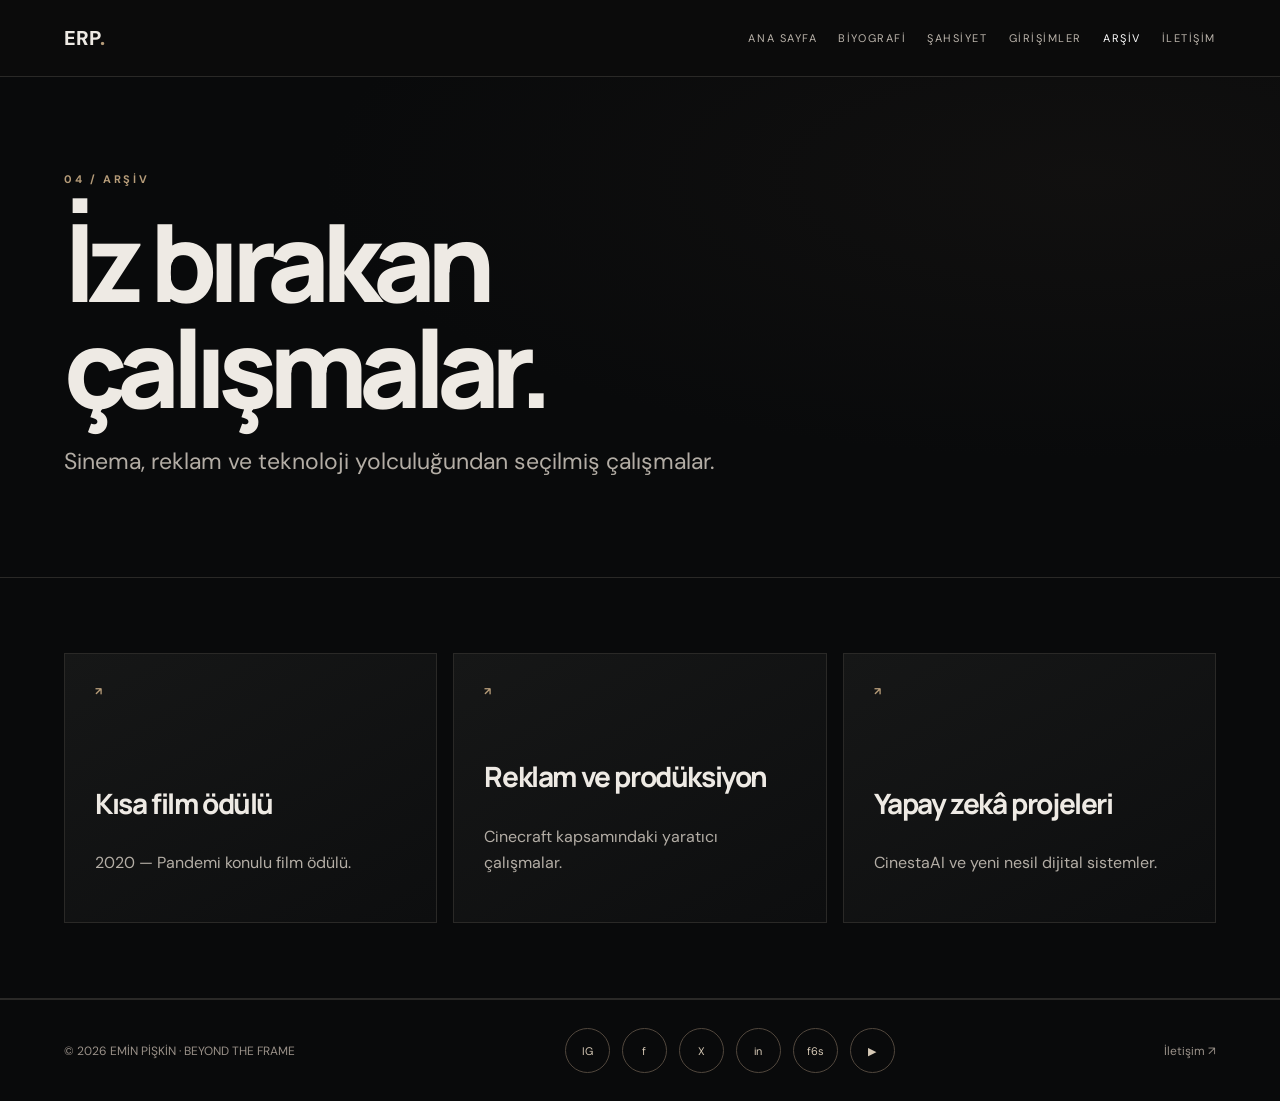
==== arsiv.html @ 1c19696f "Restore biography and company pages, remove header tagline" ====
<!DOCTYPE html><html lang="tr"><head><meta charset="utf-8"><meta name="viewport" content="width=device-width,initial-scale=1"><meta name="description" content="İz bırakan<br>çalışmalar. — Emin Pişkin"><title>İz bırakan<br>çalışmalar. | Emin Pişkin</title><link rel="stylesheet" href="/pages.css"></head><body><header class="top"><a class="brand" href="/">ERP<span>.</span></a><nav class="nav"><a  href="/index.html">Ana Sayfa</a><a  href="/biyografi.html">Biyografi</a><a  href="/sahsiyet.html">Şahsiyet</a><a  href="/girismler.html">Girişimler</a><a aria-current="page" href="/arsiv.html">Arşiv</a><a  href="/iletisim.html">İletişim</a></nav></header><main><div class="head"><div class="container"><div class="eyebrow">04 / Arşiv</div><h1>İz bırakan<br>çalışmalar.</h1><p class="lead">Sinema, reklam ve teknoloji yolculuğundan seçilmiş çalışmalar.</p></div></div><section class="content"><div class="container"><div class="cards"><a class="card" href="/biyografi.html"><span class="eyebrow">↗</span><h3>Kısa film ödülü</h3><p>2020 — Pandemi konulu film ödülü.</p></a><a class="card" href="/cinecraft.html"><span class="eyebrow">↗</span><h3>Reklam ve prodüksiyon</h3><p>Cinecraft kapsamındaki yaratıcı çalışmalar.</p></a><a class="card" href="/cinestaai.html"><span class="eyebrow">↗</span><h3>Yapay zekâ projeleri</h3><p>CinestaAI ve yeni nesil dijital sistemler.</p></a></div></div></section></main><footer class="foot"><span>© 2026 EMİN PİŞKİN · BEYOND THE FRAME</span><div class="social" aria-label="Sosyal medya"><span title="Instagram — hesap bağlantısı bekleniyor">IG</span><span title="Facebook — hesap bağlantısı bekleniyor">f</span><span title="X — hesap bağlantısı bekleniyor">X</span><span title="LinkedIn — hesap bağlantısı bekleniyor">in</span><span title="F6S — hesap bağlantısı bekleniyor">f6s</span><span title="YouTube — hesap bağlantısı bekleniyor">▶</span></div><a href="/iletisim.html">İletişim ↗</a></footer></body></html>
---- pages.css ----
@import url('https://fonts.googleapis.com/css2?family=DM+Sans:wght@400;500;600;700&family=Manrope:wght@400;500;700;800&display=swap');:root{--bg:#090a0b;--line:#2a2927;--fg:#eeeae4;--muted:#b3ada5;--gold:#b69c79}*{box-sizing:border-box}html{scroll-behavior:smooth}body{margin:0;background:var(--bg);color:var(--fg);font-family:'DM Sans',sans-serif}a{color:inherit;text-decoration:none}.top{display:flex;align-items:center;justify-content:space-between;gap:24px;padding:25px 5vw;border-bottom:1px solid var(--line);background:#0b0b0b}.brand{font-size:20px;font-weight:800}.brand span,.eyebrow{color:var(--gold)}.nav{display:flex;gap:21px;flex-wrap:wrap}.nav a{font-size:11px;letter-spacing:.14em;text-transform:uppercase;color:#bbb4ab}.nav a:hover,.nav a[aria-current]{color:white}.container{width:min(1170px,90%);margin:auto}.head{padding:95px 0 75px;border-bottom:1px solid var(--line);background:radial-gradient(ellipse at 85% 20%,#342b242f,transparent 50%)}.eyebrow{text-transform:uppercase;letter-spacing:.24em;font-size:11px;font-weight:700}.head h1{font:800 clamp(53px,9vw,108px)/.98 Manrope,sans-serif;letter-spacing:-.08em;margin:22px 0}.lead{color:var(--muted);font-size:clamp(17px,2vw,23px);max-width:820px;line-height:1.6}.content{padding:75px 0;border-bottom:1px solid var(--line)}.split{display:grid;grid-template-columns:.8fr 1.2fr;gap:8vw}.title{font:800 clamp(38px,5vw,65px)/1.1 Manrope,sans-serif;letter-spacing:-.075em;margin:16px 0}.prose p{font-size:17px;color:#b5afa7;line-height:1.95;margin:0 0 22px}.cards{display:grid;grid-template-columns:repeat(3,1fr);gap:16px}.card{display:flex;flex-direction:column;min-height:270px;background:linear-gradient(150deg,#161717,#0d0e0f);border:1px solid var(--line);padding:30px;transition:.2s}.card:hover{border-color:#b69c79;transform:translateY(-3px)}.card h3{font:750 28px/1.15 Manrope,sans-serif;letter-spacing:-.05em;margin:auto 0 15px}.card p,.muted{color:var(--muted);line-height:1.65}.timeline{border-left:1px solid var(--gold);padding-left:27px}.timeline article{padding:0 0 35px}.timeline h3{font-size:21px;margin:8px 0}.timeline p{color:var(--muted);max-width:700px}.button{display:inline-flex;gap:10px;border-bottom:1px solid var(--gold);padding:10px 0;font-size:12px;letter-spacing:.12em;text-transform:uppercase}.chip{display:inline-block;border:1px solid #595044;border-radius:22px;padding:8px 15px;color:#c9b89e;margin:5px}.social{display:flex;justify-content:center;flex-wrap:wrap;gap:12px}.social span{width:45px;height:45px;display:grid;place-items:center;border:1px solid #51473d;border-radius:50%;color:#d6c9b6;font-size:11px}.foot{padding:28px 5%;display:flex;justify-content:space-between;align-items:center;gap:20px;color:#999088;font-size:12px;border-top:1px solid var(--line)}.foot .social{flex:1}.fact{padding:20px 0;border-top:1px solid var(--line);display:grid;grid-template-columns:130px 1fr;gap:20px}.fact strong{color:var(--gold);font-size:12px;text-transform:uppercase;letter-spacing:.12em}.fact a:hover{color:var(--gold)}@media(max-width:850px){.top{align-items:flex-start;flex-direction:column}.nav{gap:13px}.head{padding:70px 0}.content{padding:50px 0}.split,.cards{grid-template-columns:1fr}.card{min-height:210px}.foot{flex-direction:column;text-align:center}.fact{grid-template-columns:100px 1fr}}
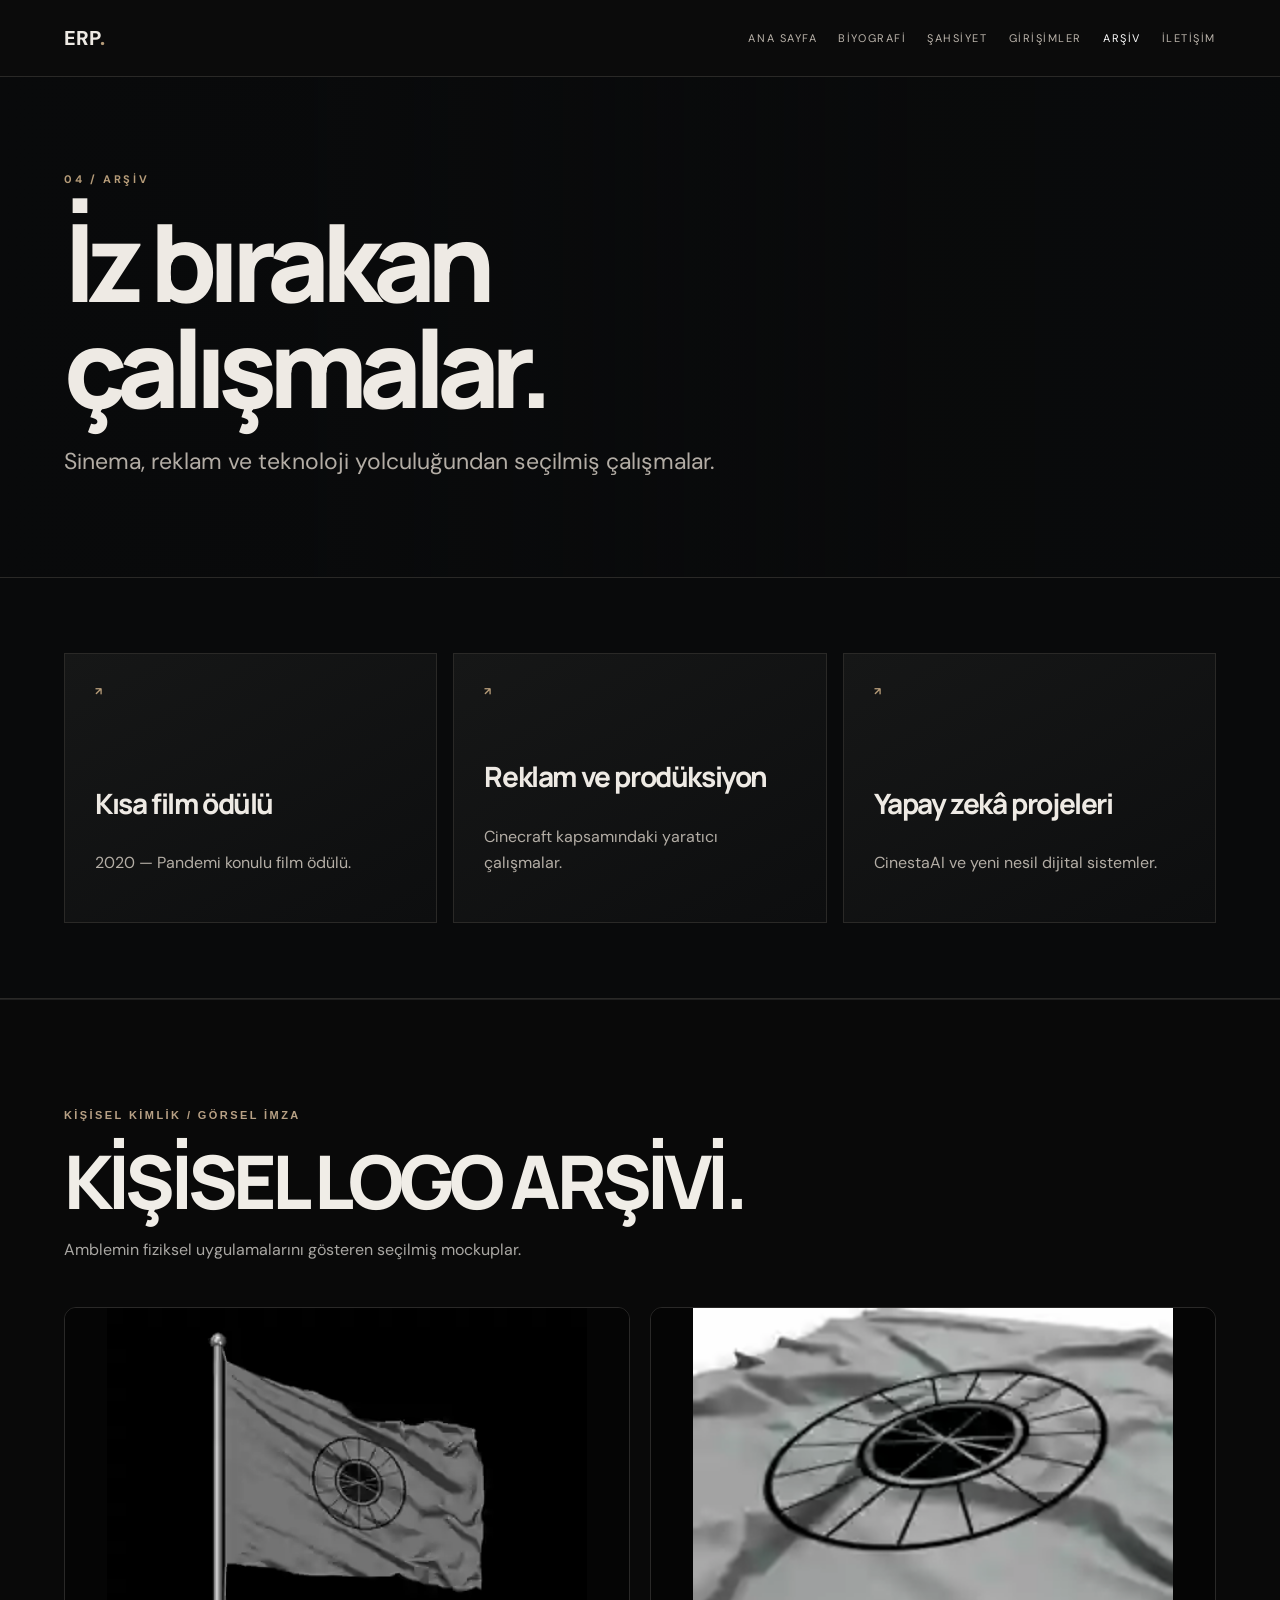
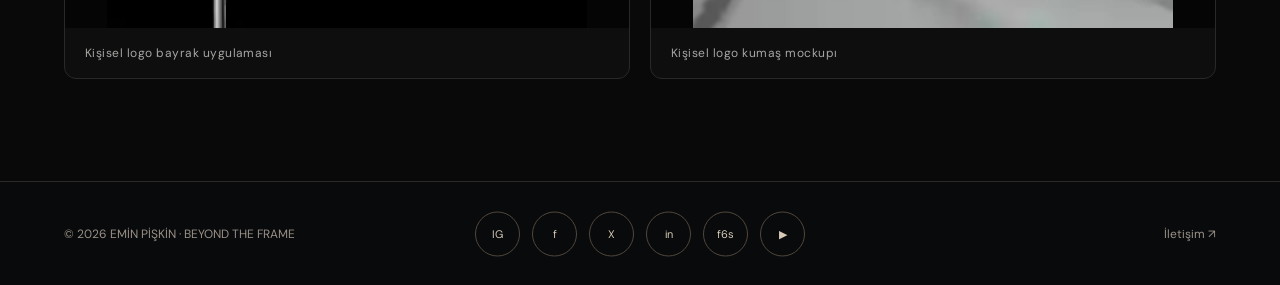
==== commit 0775ea46: "Add personal emblem and flag mockups across homepage, identity and archive" ====
--- a/arsiv.html
+++ b/arsiv.html
@@ -1 +1 @@
-<!DOCTYPE html><html lang="tr"><head><meta charset="utf-8"><meta name="viewport" content="width=device-width,initial-scale=1"><meta name="description" content="İz bırakan<br>çalışmalar. — Emin Pişkin"><title>İz bırakan<br>çalışmalar. | Emin Pişkin</title><link rel="stylesheet" href="/pages.css"></head><body><header class="top"><a class="brand" href="/">ERP<span>.</span></a><nav class="nav"><a  href="/index.html">Ana Sayfa</a><a  href="/biyografi.html">Biyografi</a><a  href="/sahsiyet.html">Şahsiyet</a><a  href="/girismler.html">Girişimler</a><a aria-current="page" href="/arsiv.html">Arşiv</a><a  href="/iletisim.html">İletişim</a></nav></header><main><div class="head"><div class="container"><div class="eyebrow">04 / Arşiv</div><h1>İz bırakan<br>çalışmalar.</h1><p class="lead">Sinema, reklam ve teknoloji yolculuğundan seçilmiş çalışmalar.</p></div></div><section class="content"><div class="container"><div class="cards"><a class="card" href="/biyografi.html"><span class="eyebrow">↗</span><h3>Kısa film ödülü</h3><p>2020 — Pandemi konulu film ödülü.</p></a><a class="card" href="/cinecraft.html"><span class="eyebrow">↗</span><h3>Reklam ve prodüksiyon</h3><p>Cinecraft kapsamındaki yaratıcı çalışmalar.</p></a><a class="card" href="/cinestaai.html"><span class="eyebrow">↗</span><h3>Yapay zekâ projeleri</h3><p>CinestaAI ve yeni nesil dijital sistemler.</p></a></div></div></section></main><footer class="foot"><span>© 2026 EMİN PİŞKİN · BEYOND THE FRAME</span><div class="social" aria-label="Sosyal medya"><span title="Instagram — hesap bağlantısı bekleniyor">IG</span><span title="Facebook — hesap bağlantısı bekleniyor">f</span><span title="X — hesap bağlantısı bekleniyor">X</span><span title="LinkedIn — hesap bağlantısı bekleniyor">in</span><span title="F6S — hesap bağlantısı bekleniyor">f6s</span><span title="YouTube — hesap bağlantısı bekleniyor">▶</span></div><a href="/iletisim.html">İletişim ↗</a></footer></body></html>+<!DOCTYPE html><html lang="tr"><head><meta charset="utf-8"><meta name="viewport" content="width=device-width,initial-scale=1"><meta name="description" content="İz bırakan<br>çalışmalar. — Emin Pişkin"><title>İz bırakan<br>çalışmalar. | Emin Pişkin</title><link rel="stylesheet" href="/pages.css"></head><body><header class="top"><a class="brand" href="/">ERP<span>.</span></a><nav class="nav"><a  href="/index.html">Ana Sayfa</a><a  href="/biyografi.html">Biyografi</a><a  href="/sahsiyet.html">Şahsiyet</a><a  href="/girismler.html">Girişimler</a><a aria-current="page" href="/arsiv.html">Arşiv</a><a  href="/iletisim.html">İletişim</a></nav></header><main><div class="head"><div class="container"><div class="eyebrow">04 / Arşiv</div><h1>İz bırakan<br>çalışmalar.</h1><p class="lead">Sinema, reklam ve teknoloji yolculuğundan seçilmiş çalışmalar.</p></div></div><section class="content"><div class="container"><div class="cards"><a class="card" href="/biyografi.html"><span class="eyebrow">↗</span><h3>Kısa film ödülü</h3><p>2020 — Pandemi konulu film ödülü.</p></a><a class="card" href="/cinecraft.html"><span class="eyebrow">↗</span><h3>Reklam ve prodüksiyon</h3><p>Cinecraft kapsamındaki yaratıcı çalışmalar.</p></a><a class="card" href="/cinestaai.html"><span class="eyebrow">↗</span><h3>Yapay zekâ projeleri</h3><p>CinestaAI ve yeni nesil dijital sistemler.</p></a></div></div></section></main><section class="identity-showcase"><div class="identity-inner"><div class="identity-heading"><span>KİŞİSEL KİMLİK / GÖRSEL İMZA</span><h2>KİŞİSEL LOGO ARŞİVİ.</h2><p>Amblemin fiziksel uygulamalarını gösteren seçilmiş mockuplar.</p></div><div class="identity-visuals"><figure class="identity-visual identity-flag"><img loading="lazy" src="/identity-flag.webp" alt="Kişisel logo bayrak uygulaması"/><figcaption>Kişisel logo bayrak uygulaması</figcaption></figure><figure class="identity-visual identity-fabric"><img loading="lazy" src="/identity-fabric.webp" alt="Kişisel logo kumaş mockupı"/><figcaption>Kişisel logo kumaş mockupı</figcaption></figure></div></div></section><footer class="foot"><span>© 2026 EMİN PİŞKİN · BEYOND THE FRAME</span><div class="social" aria-label="Sosyal medya"><span title="Instagram — hesap bağlantısı bekleniyor">IG</span><span title="Facebook — hesap bağlantısı bekleniyor">f</span><span title="X — hesap bağlantısı bekleniyor">X</span><span title="LinkedIn — hesap bağlantısı bekleniyor">in</span><span title="F6S — hesap bağlantısı bekleniyor">f6s</span><span title="YouTube — hesap bağlantısı bekleniyor">▶</span></div><a href="/iletisim.html">İletişim ↗</a></footer></body></html>
--- a/pages.css
+++ b/pages.css
@@ -1 +1,14 @@
-@import url('https://fonts.googleapis.com/css2?family=DM+Sans:wght@400;500;600;700&family=Manrope:wght@400;500;700;800&display=swap');:root{--bg:#090a0b;--line:#2a2927;--fg:#eeeae4;--muted:#b3ada5;--gold:#b69c79}*{box-sizing:border-box}html{scroll-behavior:smooth}body{margin:0;background:var(--bg);color:var(--fg);font-family:'DM Sans',sans-serif}a{color:inherit;text-decoration:none}.top{display:flex;align-items:center;justify-content:space-between;gap:24px;padding:25px 5vw;border-bottom:1px solid var(--line);background:#0b0b0b}.brand{font-size:20px;font-weight:800}.brand span,.eyebrow{color:var(--gold)}.nav{display:flex;gap:21px;flex-wrap:wrap}.nav a{font-size:11px;letter-spacing:.14em;text-transform:uppercase;color:#bbb4ab}.nav a:hover,.nav a[aria-current]{color:white}.container{width:min(1170px,90%);margin:auto}.head{padding:95px 0 75px;border-bottom:1px solid var(--line);background:radial-gradient(ellipse at 85% 20%,#342b242f,transparent 50%)}.eyebrow{text-transform:uppercase;letter-spacing:.24em;font-size:11px;font-weight:700}.head h1{font:800 clamp(53px,9vw,108px)/.98 Manrope,sans-serif;letter-spacing:-.08em;margin:22px 0}.lead{color:var(--muted);font-size:clamp(17px,2vw,23px);max-width:820px;line-height:1.6}.content{padding:75px 0;border-bottom:1px solid var(--line)}.split{display:grid;grid-template-columns:.8fr 1.2fr;gap:8vw}.title{font:800 clamp(38px,5vw,65px)/1.1 Manrope,sans-serif;letter-spacing:-.075em;margin:16px 0}.prose p{font-size:17px;color:#b5afa7;line-height:1.95;margin:0 0 22px}.cards{display:grid;grid-template-columns:repeat(3,1fr);gap:16px}.card{display:flex;flex-direction:column;min-height:270px;background:linear-gradient(150deg,#161717,#0d0e0f);border:1px solid var(--line);padding:30px;transition:.2s}.card:hover{border-color:#b69c79;transform:translateY(-3px)}.card h3{font:750 28px/1.15 Manrope,sans-serif;letter-spacing:-.05em;margin:auto 0 15px}.card p,.muted{color:var(--muted);line-height:1.65}.timeline{border-left:1px solid var(--gold);padding-left:27px}.timeline article{padding:0 0 35px}.timeline h3{font-size:21px;margin:8px 0}.timeline p{color:var(--muted);max-width:700px}.button{display:inline-flex;gap:10px;border-bottom:1px solid var(--gold);padding:10px 0;font-size:12px;letter-spacing:.12em;text-transform:uppercase}.chip{display:inline-block;border:1px solid #595044;border-radius:22px;padding:8px 15px;color:#c9b89e;margin:5px}.social{display:flex;justify-content:center;flex-wrap:wrap;gap:12px}.social span{width:45px;height:45px;display:grid;place-items:center;border:1px solid #51473d;border-radius:50%;color:#d6c9b6;font-size:11px}.foot{padding:28px 5%;display:flex;justify-content:space-between;align-items:center;gap:20px;color:#999088;font-size:12px;border-top:1px solid var(--line)}.foot .social{flex:1}.fact{padding:20px 0;border-top:1px solid var(--line);display:grid;grid-template-columns:130px 1fr;gap:20px}.fact strong{color:var(--gold);font-size:12px;text-transform:uppercase;letter-spacing:.12em}.fact a:hover{color:var(--gold)}@media(max-width:850px){.top{align-items:flex-start;flex-direction:column}.nav{gap:13px}.head{padding:70px 0}.content{padding:50px 0}.split,.cards{grid-template-columns:1fr}.card{min-height:210px}.foot{flex-direction:column;text-align:center}.fact{grid-template-columns:100px 1fr}}+@import url('https://fonts.googleapis.com/css2?family=DM+Sans:wght@400;500;600;700&family=Manrope:wght@400;500;700;800&display=swap');:root{--bg:#090a0b;--line:#2a2927;--fg:#eeeae4;--muted:#b3ada5;--gold:#b69c79}*{box-sizing:border-box}html{scroll-behavior:smooth}body{margin:0;background:var(--bg);color:var(--fg);font-family:'DM Sans',sans-serif}a{color:inherit;text-decoration:none}.top{display:flex;align-items:center;justify-content:space-between;gap:24px;padding:25px 5vw;border-bottom:1px solid var(--line);background:#0b0b0b}.brand{font-size:20px;font-weight:800}.brand span,.eyebrow{color:var(--gold)}.nav{display:flex;gap:21px;flex-wrap:wrap}.nav a{font-size:11px;letter-spacing:.14em;text-transform:uppercase;color:#bbb4ab}.nav a:hover,.nav a[aria-current]{color:white}.container{width:min(1170px,90%);margin:auto}.head{padding:95px 0 75px;border-bottom:1px solid var(--line);background:radial-gradient(ellipse at 85% 20%,#342b242f,transparent 50%)}.eyebrow{text-transform:uppercase;letter-spacing:.24em;font-size:11px;font-weight:700}.head h1{font:800 clamp(53px,9vw,108px)/.98 Manrope,sans-serif;letter-spacing:-.08em;margin:22px 0}.lead{color:var(--muted);font-size:clamp(17px,2vw,23px);max-width:820px;line-height:1.6}.content{padding:75px 0;border-bottom:1px solid var(--line)}.split{display:grid;grid-template-columns:.8fr 1.2fr;gap:8vw}.title{font:800 clamp(38px,5vw,65px)/1.1 Manrope,sans-serif;letter-spacing:-.075em;margin:16px 0}.prose p{font-size:17px;color:#b5afa7;line-height:1.95;margin:0 0 22px}.cards{display:grid;grid-template-columns:repeat(3,1fr);gap:16px}.card{display:flex;flex-direction:column;min-height:270px;background:linear-gradient(150deg,#161717,#0d0e0f);border:1px solid var(--line);padding:30px;transition:.2s}.card:hover{border-color:#b69c79;transform:translateY(-3px)}.card h3{font:750 28px/1.15 Manrope,sans-serif;letter-spacing:-.05em;margin:auto 0 15px}.card p,.muted{color:var(--muted);line-height:1.65}.timeline{border-left:1px solid var(--gold);padding-left:27px}.timeline article{padding:0 0 35px}.timeline h3{font-size:21px;margin:8px 0}.timeline p{color:var(--muted);max-width:700px}.button{display:inline-flex;gap:10px;border-bottom:1px solid var(--gold);padding:10px 0;font-size:12px;letter-spacing:.12em;text-transform:uppercase}.chip{display:inline-block;border:1px solid #595044;border-radius:22px;padding:8px 15px;color:#c9b89e;margin:5px}.social{display:flex;justify-content:center;flex-wrap:wrap;gap:12px}.social span{width:45px;height:45px;display:grid;place-items:center;border:1px solid #51473d;border-radius:50%;color:#d6c9b6;font-size:11px}.foot{padding:28px 5%;display:flex;justify-content:space-between;align-items:center;gap:20px;color:#999088;font-size:12px;border-top:1px solid var(--line)}.foot .social{flex:1}.fact{padding:20px 0;border-top:1px solid var(--line);display:grid;grid-template-columns:130px 1fr;gap:20px}.fact strong{color:var(--gold);font-size:12px;text-transform:uppercase;letter-spacing:.12em}.fact a:hover{color:var(--gold)}@media(max-width:850px){.top{align-items:flex-start;flex-direction:column}.nav{gap:13px}.head{padding:70px 0}.content{padding:50px 0}.split,.cards{grid-template-columns:1fr}.card{min-height:210px}.foot{flex-direction:column;text-align:center}.fact{grid-template-columns:100px 1fr}}
+/* Shared cinematic portrait on biography, identity and company pages. */
+.head{position:relative;isolation:isolate;overflow:hidden;min-height:450px;display:flex;align-items:end;background:#090a0b}
+.head::before{content:"";position:absolute;z-index:-2;inset:0;background-image:url("/portrait.png");background-size:cover;background-position:center 31%;filter:grayscale(1) contrast(1.08) brightness(.80);transform:scale(1.012)}
+.head::after{content:"";position:absolute;z-index:-1;inset:0;background:linear-gradient(90deg,#090a0b 0%,rgba(9,10,11,.96) 24%,rgba(9,10,11,.74) 43%,rgba(9,10,11,.25) 70%,rgba(9,10,11,.18) 100%),linear-gradient(0deg,#090a0b 0%,transparent 32%,rgba(9,10,11,.24) 100%)}
+.head .container{position:relative;z-index:1;width:min(1170px,90%)}
+@media(max-width:850px){.head{min-height:410px}.head::before{background-position:68% 30%}.head::after{background:linear-gradient(90deg,rgba(9,10,11,.94),rgba(9,10,11,.57) 65%,rgba(9,10,11,.32)),linear-gradient(0deg,#090a0b,transparent 42%)}}
+
+/* Center social icons exactly in the page footer, independent of side labels. */
+@media(min-width:851px){.foot{position:relative;min-height:104px}.foot .social{position:absolute;left:50%;top:50%;transform:translate(-50%,-50%);flex:none;justify-content:center;width:max-content;max-width:45%}}
+@media(max-width:850px){.foot .social{flex:none;width:100%;justify-content:center;margin:6px auto}}
+
+/* Personal logo identity showcase */
+.identity-showcase{background:#090909;color:#f0ede7;border-top:1px solid rgba(255,255,255,.09);padding:clamp(70px,8vw,132px) 5vw}.identity-inner{width:min(1200px,100%);margin:auto}.identity-heading{max-width:760px;margin-bottom:42px}.identity-heading span{font:600 11px/1.5 sans-serif;letter-spacing:.22em;color:#b8a185}.identity-heading h2{font:800 clamp(36px,6vw,74px)/1.06 Manrope,sans-serif;letter-spacing:-.065em;margin:18px 0 14px}.identity-heading p{color:#a9a7a3;font-size:16px;line-height:1.8}.identity-visuals{display:grid;grid-template-columns:repeat(auto-fit,minmax(min(100%,260px),1fr));gap:20px}.identity-visual{margin:0;min-width:0;background:#0e0e0e;border:1px solid #2a2928;overflow:hidden;border-radius:12px}.identity-visual img{display:block;width:100%;height:320px;object-fit:contain;background:#050505}.identity-visual figcaption{padding:17px 20px;color:#a8a6a3;font-size:12px;letter-spacing:.04em}.identity-logo img{object-fit:contain;padding:25px}@media(max-width:650px){.identity-visual img{height:270px}.identity-showcase{padding:70px 6vw}}
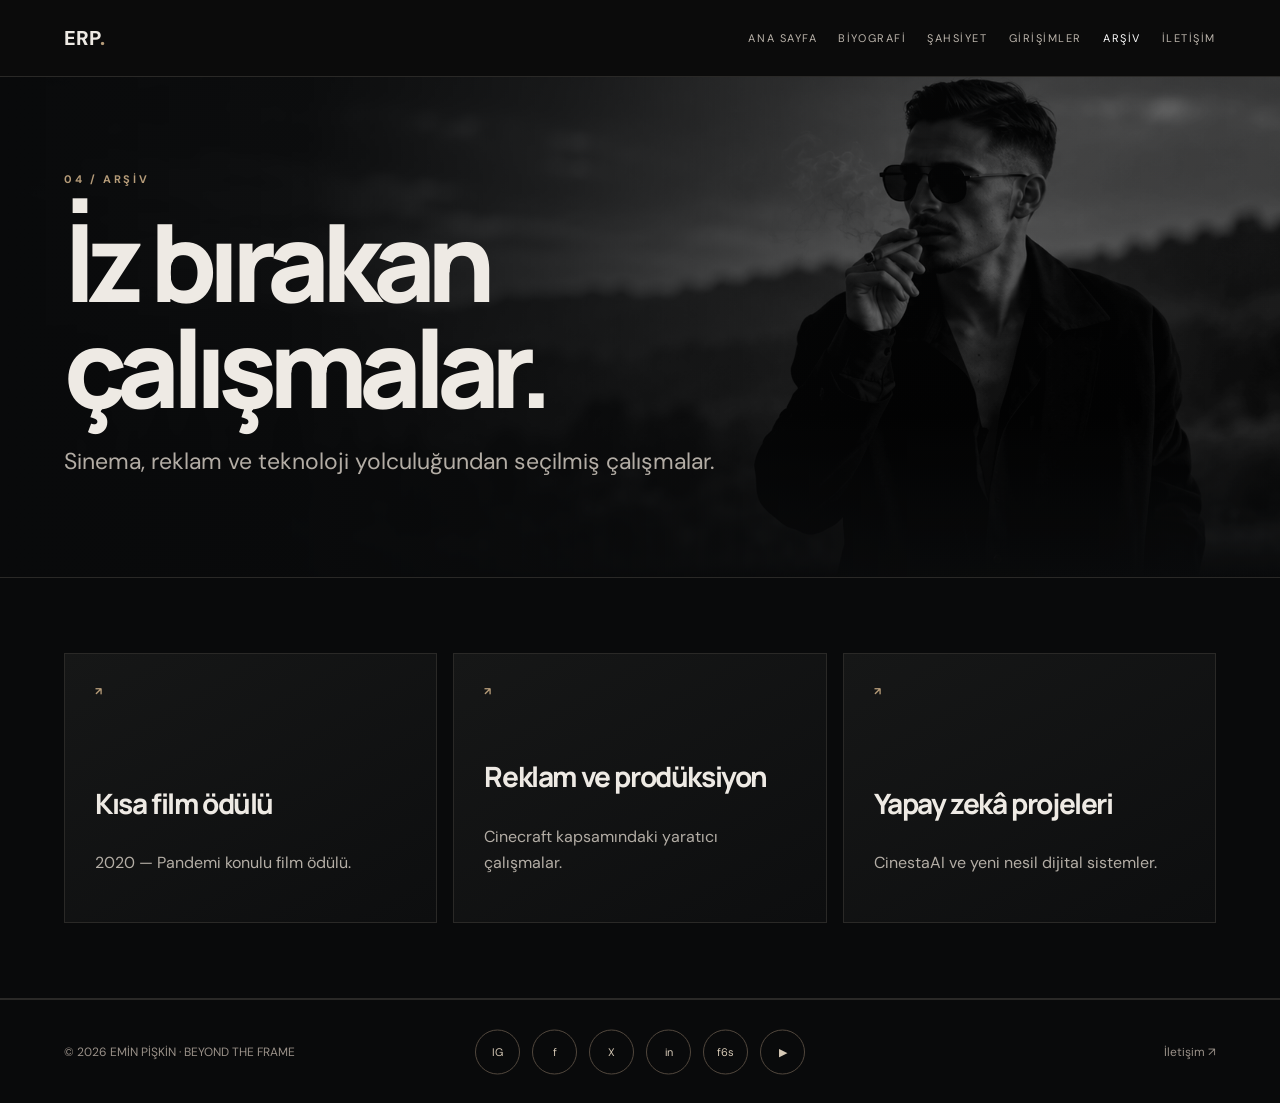
==== commit 502a47f7: "Revert personal logo and mockup changes; restore previous website" ====
--- a/arsiv.html
+++ b/arsiv.html
@@ -1 +1 @@
-<!DOCTYPE html><html lang="tr"><head><meta charset="utf-8"><meta name="viewport" content="width=device-width,initial-scale=1"><meta name="description" content="İz bırakan<br>çalışmalar. — Emin Pişkin"><title>İz bırakan<br>çalışmalar. | Emin Pişkin</title><link rel="stylesheet" href="/pages.css"></head><body><header class="top"><a class="brand" href="/">ERP<span>.</span></a><nav class="nav"><a  href="/index.html">Ana Sayfa</a><a  href="/biyografi.html">Biyografi</a><a  href="/sahsiyet.html">Şahsiyet</a><a  href="/girismler.html">Girişimler</a><a aria-current="page" href="/arsiv.html">Arşiv</a><a  href="/iletisim.html">İletişim</a></nav></header><main><div class="head"><div class="container"><div class="eyebrow">04 / Arşiv</div><h1>İz bırakan<br>çalışmalar.</h1><p class="lead">Sinema, reklam ve teknoloji yolculuğundan seçilmiş çalışmalar.</p></div></div><section class="content"><div class="container"><div class="cards"><a class="card" href="/biyografi.html"><span class="eyebrow">↗</span><h3>Kısa film ödülü</h3><p>2020 — Pandemi konulu film ödülü.</p></a><a class="card" href="/cinecraft.html"><span class="eyebrow">↗</span><h3>Reklam ve prodüksiyon</h3><p>Cinecraft kapsamındaki yaratıcı çalışmalar.</p></a><a class="card" href="/cinestaai.html"><span class="eyebrow">↗</span><h3>Yapay zekâ projeleri</h3><p>CinestaAI ve yeni nesil dijital sistemler.</p></a></div></div></section></main><section class="identity-showcase"><div class="identity-inner"><div class="identity-heading"><span>KİŞİSEL KİMLİK / GÖRSEL İMZA</span><h2>KİŞİSEL LOGO ARŞİVİ.</h2><p>Amblemin fiziksel uygulamalarını gösteren seçilmiş mockuplar.</p></div><div class="identity-visuals"><figure class="identity-visual identity-flag"><img loading="lazy" src="/identity-flag.webp" alt="Kişisel logo bayrak uygulaması"/><figcaption>Kişisel logo bayrak uygulaması</figcaption></figure><figure class="identity-visual identity-fabric"><img loading="lazy" src="/identity-fabric.webp" alt="Kişisel logo kumaş mockupı"/><figcaption>Kişisel logo kumaş mockupı</figcaption></figure></div></div></section><footer class="foot"><span>© 2026 EMİN PİŞKİN · BEYOND THE FRAME</span><div class="social" aria-label="Sosyal medya"><span title="Instagram — hesap bağlantısı bekleniyor">IG</span><span title="Facebook — hesap bağlantısı bekleniyor">f</span><span title="X — hesap bağlantısı bekleniyor">X</span><span title="LinkedIn — hesap bağlantısı bekleniyor">in</span><span title="F6S — hesap bağlantısı bekleniyor">f6s</span><span title="YouTube — hesap bağlantısı bekleniyor">▶</span></div><a href="/iletisim.html">İletişim ↗</a></footer></body></html>+<!DOCTYPE html><html lang="tr"><head><meta charset="utf-8"><meta name="viewport" content="width=device-width,initial-scale=1"><meta name="description" content="İz bırakan<br>çalışmalar. — Emin Pişkin"><title>İz bırakan<br>çalışmalar. | Emin Pişkin</title><link rel="stylesheet" href="/pages.css"></head><body><header class="top"><a class="brand" href="/">ERP<span>.</span></a><nav class="nav"><a  href="/index.html">Ana Sayfa</a><a  href="/biyografi.html">Biyografi</a><a  href="/sahsiyet.html">Şahsiyet</a><a  href="/girismler.html">Girişimler</a><a aria-current="page" href="/arsiv.html">Arşiv</a><a  href="/iletisim.html">İletişim</a></nav></header><main><div class="head"><div class="container"><div class="eyebrow">04 / Arşiv</div><h1>İz bırakan<br>çalışmalar.</h1><p class="lead">Sinema, reklam ve teknoloji yolculuğundan seçilmiş çalışmalar.</p></div></div><section class="content"><div class="container"><div class="cards"><a class="card" href="/biyografi.html"><span class="eyebrow">↗</span><h3>Kısa film ödülü</h3><p>2020 — Pandemi konulu film ödülü.</p></a><a class="card" href="/cinecraft.html"><span class="eyebrow">↗</span><h3>Reklam ve prodüksiyon</h3><p>Cinecraft kapsamındaki yaratıcı çalışmalar.</p></a><a class="card" href="/cinestaai.html"><span class="eyebrow">↗</span><h3>Yapay zekâ projeleri</h3><p>CinestaAI ve yeni nesil dijital sistemler.</p></a></div></div></section></main><footer class="foot"><span>© 2026 EMİN PİŞKİN · BEYOND THE FRAME</span><div class="social" aria-label="Sosyal medya"><span title="Instagram — hesap bağlantısı bekleniyor">IG</span><span title="Facebook — hesap bağlantısı bekleniyor">f</span><span title="X — hesap bağlantısı bekleniyor">X</span><span title="LinkedIn — hesap bağlantısı bekleniyor">in</span><span title="F6S — hesap bağlantısı bekleniyor">f6s</span><span title="YouTube — hesap bağlantısı bekleniyor">▶</span></div><a href="/iletisim.html">İletişim ↗</a></footer></body></html>
--- a/pages.css
+++ b/pages.css
@@ -9,6 +9,3 @@
 /* Center social icons exactly in the page footer, independent of side labels. */
 @media(min-width:851px){.foot{position:relative;min-height:104px}.foot .social{position:absolute;left:50%;top:50%;transform:translate(-50%,-50%);flex:none;justify-content:center;width:max-content;max-width:45%}}
 @media(max-width:850px){.foot .social{flex:none;width:100%;justify-content:center;margin:6px auto}}
-
-/* Personal logo identity showcase */
-.identity-showcase{background:#090909;color:#f0ede7;border-top:1px solid rgba(255,255,255,.09);padding:clamp(70px,8vw,132px) 5vw}.identity-inner{width:min(1200px,100%);margin:auto}.identity-heading{max-width:760px;margin-bottom:42px}.identity-heading span{font:600 11px/1.5 sans-serif;letter-spacing:.22em;color:#b8a185}.identity-heading h2{font:800 clamp(36px,6vw,74px)/1.06 Manrope,sans-serif;letter-spacing:-.065em;margin:18px 0 14px}.identity-heading p{color:#a9a7a3;font-size:16px;line-height:1.8}.identity-visuals{display:grid;grid-template-columns:repeat(auto-fit,minmax(min(100%,260px),1fr));gap:20px}.identity-visual{margin:0;min-width:0;background:#0e0e0e;border:1px solid #2a2928;overflow:hidden;border-radius:12px}.identity-visual img{display:block;width:100%;height:320px;object-fit:contain;background:#050505}.identity-visual figcaption{padding:17px 20px;color:#a8a6a3;font-size:12px;letter-spacing:.04em}.identity-logo img{object-fit:contain;padding:25px}@media(max-width:650px){.identity-visual img{height:270px}.identity-showcase{padding:70px 6vw}}
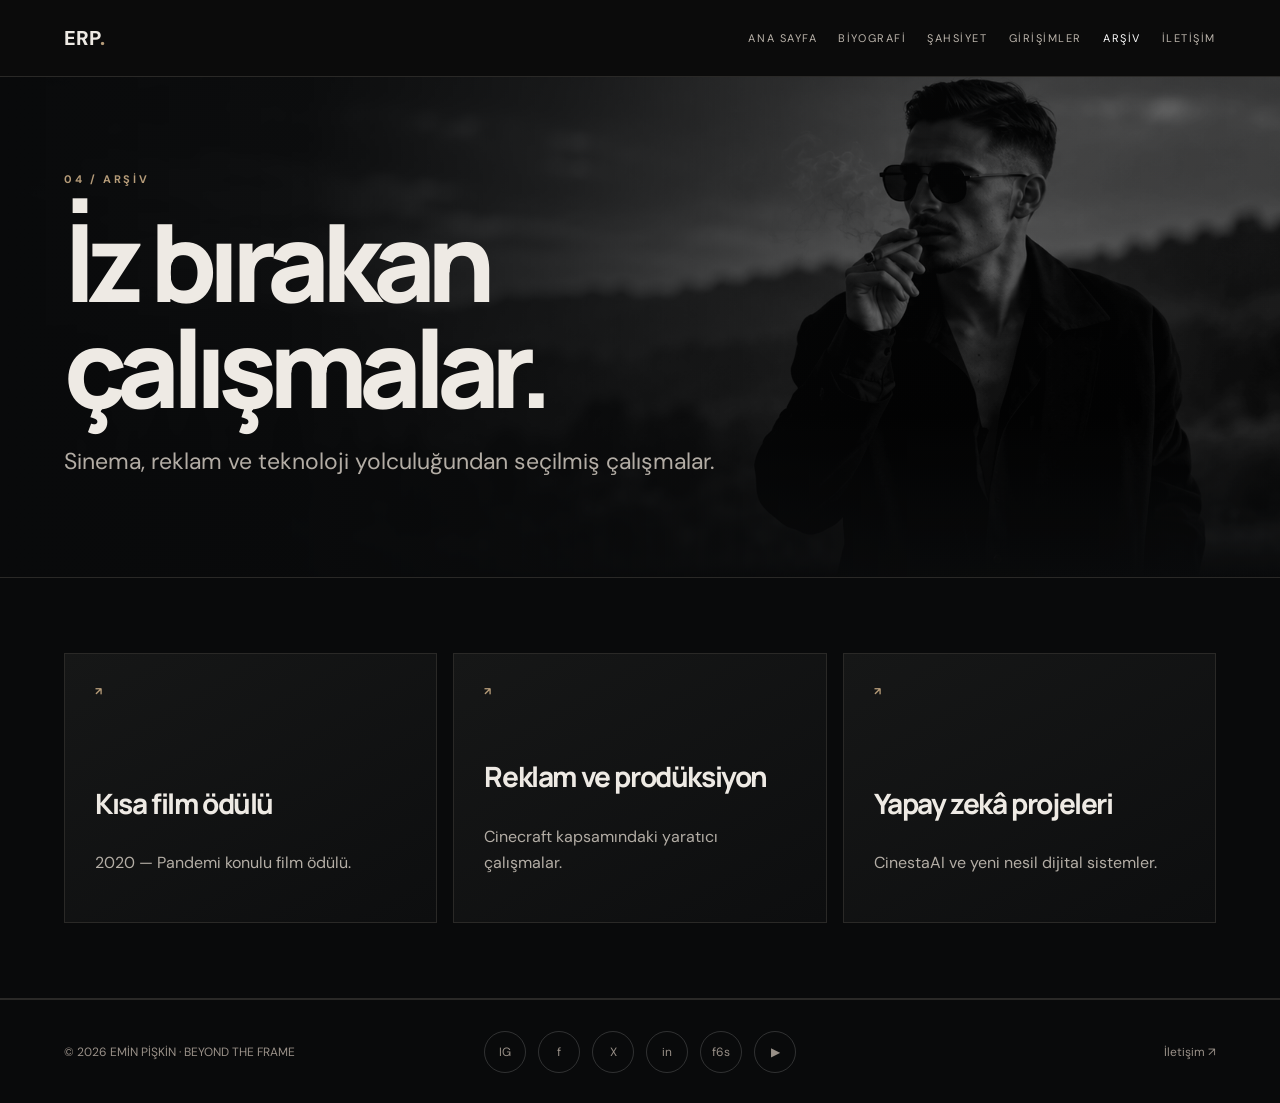
==== commit 49193d78: "Link social media footer icons to verified personal profiles" ====
--- a/arsiv.html
+++ b/arsiv.html
@@ -1 +1 @@
-<!DOCTYPE html><html lang="tr"><head><meta charset="utf-8"><meta name="viewport" content="width=device-width,initial-scale=1"><meta name="description" content="İz bırakan<br>çalışmalar. — Emin Pişkin"><title>İz bırakan<br>çalışmalar. | Emin Pişkin</title><link rel="stylesheet" href="/pages.css"></head><body><header class="top"><a class="brand" href="/">ERP<span>.</span></a><nav class="nav"><a  href="/index.html">Ana Sayfa</a><a  href="/biyografi.html">Biyografi</a><a  href="/sahsiyet.html">Şahsiyet</a><a  href="/girismler.html">Girişimler</a><a aria-current="page" href="/arsiv.html">Arşiv</a><a  href="/iletisim.html">İletişim</a></nav></header><main><div class="head"><div class="container"><div class="eyebrow">04 / Arşiv</div><h1>İz bırakan<br>çalışmalar.</h1><p class="lead">Sinema, reklam ve teknoloji yolculuğundan seçilmiş çalışmalar.</p></div></div><section class="content"><div class="container"><div class="cards"><a class="card" href="/biyografi.html"><span class="eyebrow">↗</span><h3>Kısa film ödülü</h3><p>2020 — Pandemi konulu film ödülü.</p></a><a class="card" href="/cinecraft.html"><span class="eyebrow">↗</span><h3>Reklam ve prodüksiyon</h3><p>Cinecraft kapsamındaki yaratıcı çalışmalar.</p></a><a class="card" href="/cinestaai.html"><span class="eyebrow">↗</span><h3>Yapay zekâ projeleri</h3><p>CinestaAI ve yeni nesil dijital sistemler.</p></a></div></div></section></main><footer class="foot"><span>© 2026 EMİN PİŞKİN · BEYOND THE FRAME</span><div class="social" aria-label="Sosyal medya"><span title="Instagram — hesap bağlantısı bekleniyor">IG</span><span title="Facebook — hesap bağlantısı bekleniyor">f</span><span title="X — hesap bağlantısı bekleniyor">X</span><span title="LinkedIn — hesap bağlantısı bekleniyor">in</span><span title="F6S — hesap bağlantısı bekleniyor">f6s</span><span title="YouTube — hesap bağlantısı bekleniyor">▶</span></div><a href="/iletisim.html">İletişim ↗</a></footer></body></html>+<!DOCTYPE html><html lang="tr"><head><meta charset="utf-8"><meta name="viewport" content="width=device-width,initial-scale=1"><meta name="description" content="İz bırakan<br>çalışmalar. — Emin Pişkin"><title>İz bırakan<br>çalışmalar. | Emin Pişkin</title><link rel="stylesheet" href="/pages.css"><style>.social a{display:inline-flex;align-items:center;justify-content:center;min-width:42px;height:42px;padding:0 10px;border-radius:50%;border:1px solid rgba(255,255,255,.16);color:inherit;text-decoration:none}.social a:hover{border-color:#b69c79;color:#fff}</style></head><body><header class="top"><a class="brand" href="/">ERP<span>.</span></a><nav class="nav"><a  href="/index.html">Ana Sayfa</a><a  href="/biyografi.html">Biyografi</a><a  href="/sahsiyet.html">Şahsiyet</a><a  href="/girismler.html">Girişimler</a><a aria-current="page" href="/arsiv.html">Arşiv</a><a  href="/iletisim.html">İletişim</a></nav></header><main><div class="head"><div class="container"><div class="eyebrow">04 / Arşiv</div><h1>İz bırakan<br>çalışmalar.</h1><p class="lead">Sinema, reklam ve teknoloji yolculuğundan seçilmiş çalışmalar.</p></div></div><section class="content"><div class="container"><div class="cards"><a class="card" href="/biyografi.html"><span class="eyebrow">↗</span><h3>Kısa film ödülü</h3><p>2020 — Pandemi konulu film ödülü.</p></a><a class="card" href="/cinecraft.html"><span class="eyebrow">↗</span><h3>Reklam ve prodüksiyon</h3><p>Cinecraft kapsamındaki yaratıcı çalışmalar.</p></a><a class="card" href="/cinestaai.html"><span class="eyebrow">↗</span><h3>Yapay zekâ projeleri</h3><p>CinestaAI ve yeni nesil dijital sistemler.</p></a></div></div></section></main><footer class="foot"><span>© 2026 EMİN PİŞKİN · BEYOND THE FRAME</span><div class="social" aria-label="Sosyal medya"><a href="https://www.instagram.com/theemogram" target="_blank" rel="noopener noreferrer" aria-label="Instagram">IG</a><a href="https://www.facebook.com/theemogram" target="_blank" rel="noopener noreferrer" aria-label="Facebook">f</a><a href="https://x.com/emotigin" target="_blank" rel="noopener noreferrer" aria-label="X">X</a><a href="https://www.linkedin.com/in/emin-pi%C5%9Fkin-525923225/?isSelfProfile=false" target="_blank" rel="noopener noreferrer" aria-label="LinkedIn">in</a><a href="https://www.f6s.com/emogram" target="_blank" rel="noopener noreferrer" aria-label="F6S">f6s</a><a href="https://www.youtube.com/@theemogram" target="_blank" rel="noopener noreferrer" aria-label="YouTube">▶</a></div><a href="/iletisim.html">İletişim ↗</a></footer></body></html>
--- a/pages.css
+++ b/pages.css
@@ -9,3 +9,9 @@
 /* Center social icons exactly in the page footer, independent of side labels. */
 @media(min-width:851px){.foot{position:relative;min-height:104px}.foot .social{position:absolute;left:50%;top:50%;transform:translate(-50%,-50%);flex:none;justify-content:center;width:max-content;max-width:45%}}
 @media(max-width:850px){.foot .social{flex:none;width:100%;justify-content:center;margin:6px auto}}
+
+/* Company logos in ventures overview cards */
+.card .company-logo-frame{display:flex;align-items:center;justify-content:flex-start;width:100%;height:95px;margin:18px 0 6px;overflow:hidden}.card .company-logo-frame img{display:block;max-width:100%;max-height:95px;width:auto;height:auto;object-fit:contain;object-position:left center}.card:has(.company-logo-frame) h3{margin:24px 0 15px}.card:has(.company-logo-frame){min-height:310px}@media(max-width:850px){.card .company-logo-frame{height:78px}.card .company-logo-frame img{max-height:78px}}
+
+/* CinestaAI card wordmark alignment */
+.card:has(img[src*="cinestaai-logo"]) .company-logo-frame{justify-content:center;height:112px}.card:has(img[src*="cinestaai-logo"]) .company-logo-frame img{max-height:106px;max-width:100%;object-position:center;transform:scale(1.12)}@media(max-width:850px){.card:has(img[src*="cinestaai-logo"]) .company-logo-frame{height:90px}.card:has(img[src*="cinestaai-logo"]) .company-logo-frame img{max-height:86px}}
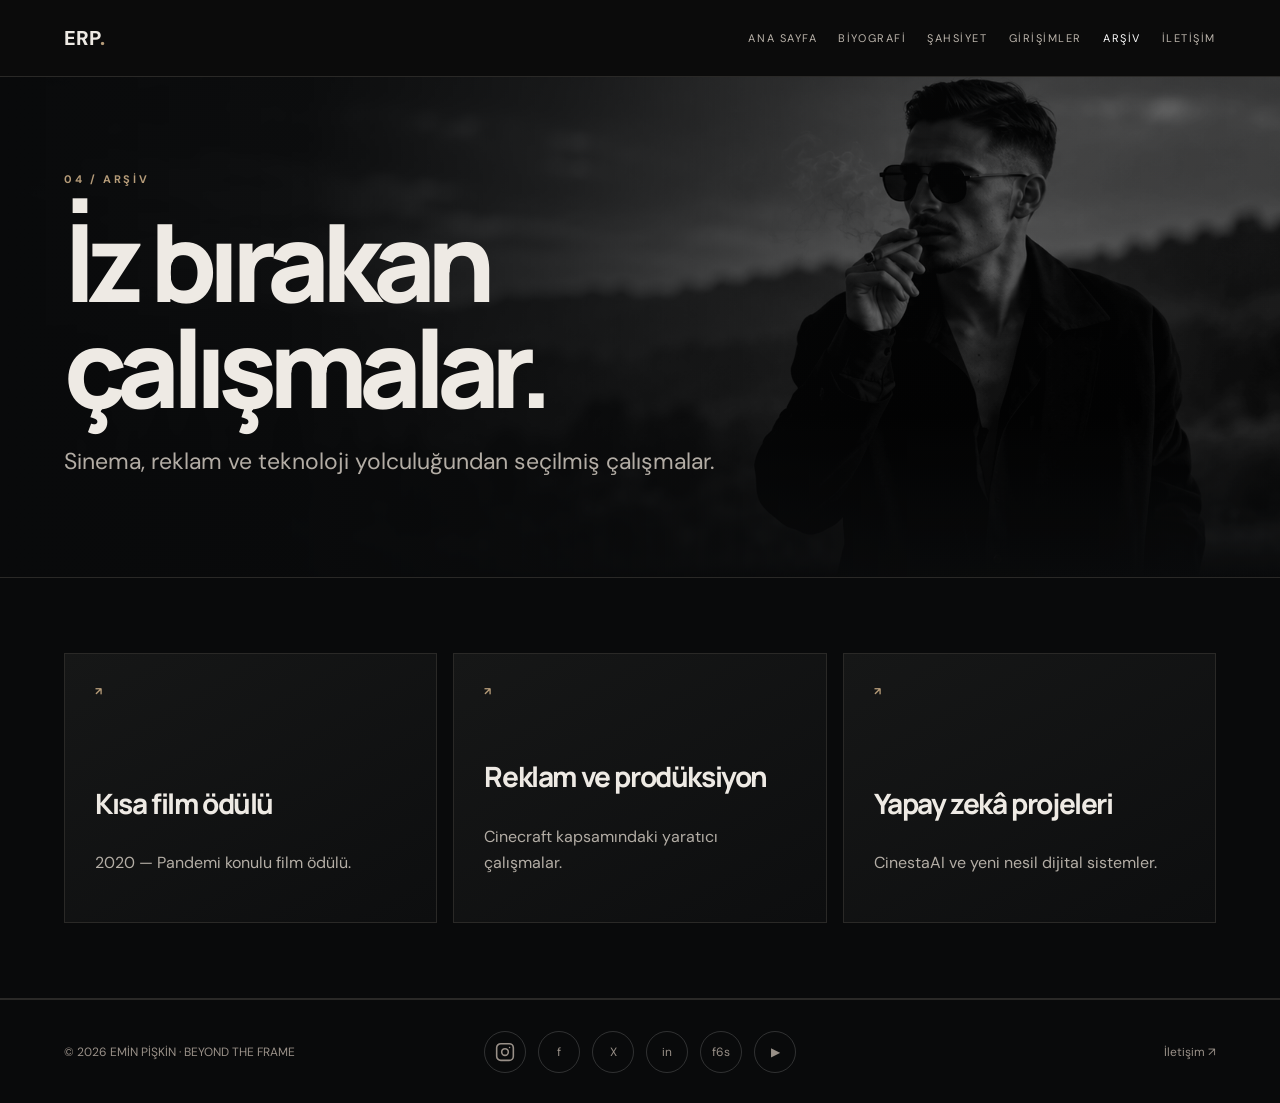
==== commit 3b13da50: "Replace IG text with Instagram outline icon" ====
--- a/arsiv.html
+++ b/arsiv.html
@@ -1 +1 @@
-<!DOCTYPE html><html lang="tr"><head><meta charset="utf-8"><meta name="viewport" content="width=device-width,initial-scale=1"><meta name="description" content="İz bırakan<br>çalışmalar. — Emin Pişkin"><title>İz bırakan<br>çalışmalar. | Emin Pişkin</title><link rel="stylesheet" href="/pages.css"><style>.social a{display:inline-flex;align-items:center;justify-content:center;min-width:42px;height:42px;padding:0 10px;border-radius:50%;border:1px solid rgba(255,255,255,.16);color:inherit;text-decoration:none}.social a:hover{border-color:#b69c79;color:#fff}</style></head><body><header class="top"><a class="brand" href="/">ERP<span>.</span></a><nav class="nav"><a  href="/index.html">Ana Sayfa</a><a  href="/biyografi.html">Biyografi</a><a  href="/sahsiyet.html">Şahsiyet</a><a  href="/girismler.html">Girişimler</a><a aria-current="page" href="/arsiv.html">Arşiv</a><a  href="/iletisim.html">İletişim</a></nav></header><main><div class="head"><div class="container"><div class="eyebrow">04 / Arşiv</div><h1>İz bırakan<br>çalışmalar.</h1><p class="lead">Sinema, reklam ve teknoloji yolculuğundan seçilmiş çalışmalar.</p></div></div><section class="content"><div class="container"><div class="cards"><a class="card" href="/biyografi.html"><span class="eyebrow">↗</span><h3>Kısa film ödülü</h3><p>2020 — Pandemi konulu film ödülü.</p></a><a class="card" href="/cinecraft.html"><span class="eyebrow">↗</span><h3>Reklam ve prodüksiyon</h3><p>Cinecraft kapsamındaki yaratıcı çalışmalar.</p></a><a class="card" href="/cinestaai.html"><span class="eyebrow">↗</span><h3>Yapay zekâ projeleri</h3><p>CinestaAI ve yeni nesil dijital sistemler.</p></a></div></div></section></main><footer class="foot"><span>© 2026 EMİN PİŞKİN · BEYOND THE FRAME</span><div class="social" aria-label="Sosyal medya"><a href="https://www.instagram.com/theemogram" target="_blank" rel="noopener noreferrer" aria-label="Instagram">IG</a><a href="https://www.facebook.com/theemogram" target="_blank" rel="noopener noreferrer" aria-label="Facebook">f</a><a href="https://x.com/emotigin" target="_blank" rel="noopener noreferrer" aria-label="X">X</a><a href="https://www.linkedin.com/in/emin-pi%C5%9Fkin-525923225/?isSelfProfile=false" target="_blank" rel="noopener noreferrer" aria-label="LinkedIn">in</a><a href="https://www.f6s.com/emogram" target="_blank" rel="noopener noreferrer" aria-label="F6S">f6s</a><a href="https://www.youtube.com/@theemogram" target="_blank" rel="noopener noreferrer" aria-label="YouTube">▶</a></div><a href="/iletisim.html">İletişim ↗</a></footer></body></html>+<!DOCTYPE html><html lang="tr"><head><meta charset="utf-8"><meta name="viewport" content="width=device-width,initial-scale=1"><meta name="description" content="İz bırakan<br>çalışmalar. — Emin Pişkin"><title>İz bırakan<br>çalışmalar. | Emin Pişkin</title><link rel="stylesheet" href="/pages.css"><style>.social a{display:inline-flex;align-items:center;justify-content:center;min-width:42px;height:42px;padding:0 10px;border-radius:50%;border:1px solid rgba(255,255,255,.16);color:inherit;text-decoration:none}.social a:hover{border-color:#b69c79;color:#fff}</style></head><body><header class="top"><a class="brand" href="/">ERP<span>.</span></a><nav class="nav"><a  href="/index.html">Ana Sayfa</a><a  href="/biyografi.html">Biyografi</a><a  href="/sahsiyet.html">Şahsiyet</a><a  href="/girismler.html">Girişimler</a><a aria-current="page" href="/arsiv.html">Arşiv</a><a  href="/iletisim.html">İletişim</a></nav></header><main><div class="head"><div class="container"><div class="eyebrow">04 / Arşiv</div><h1>İz bırakan<br>çalışmalar.</h1><p class="lead">Sinema, reklam ve teknoloji yolculuğundan seçilmiş çalışmalar.</p></div></div><section class="content"><div class="container"><div class="cards"><a class="card" href="/biyografi.html"><span class="eyebrow">↗</span><h3>Kısa film ödülü</h3><p>2020 — Pandemi konulu film ödülü.</p></a><a class="card" href="/cinecraft.html"><span class="eyebrow">↗</span><h3>Reklam ve prodüksiyon</h3><p>Cinecraft kapsamındaki yaratıcı çalışmalar.</p></a><a class="card" href="/cinestaai.html"><span class="eyebrow">↗</span><h3>Yapay zekâ projeleri</h3><p>CinestaAI ve yeni nesil dijital sistemler.</p></a></div></div></section></main><footer class="foot"><span>© 2026 EMİN PİŞKİN · BEYOND THE FRAME</span><div class="social" aria-label="Sosyal medya"><a href="https://www.instagram.com/theemogram" target="_blank" rel="noopener noreferrer" aria-label="Instagram"><svg xmlns="http://www.w3.org/2000/svg" width="20" height="20" viewBox="0 0 24 24" fill="none" stroke="currentColor" stroke-width="1.9" stroke-linecap="round" stroke-linejoin="round" aria-hidden="true"><rect x="2" y="2" width="20" height="20" rx="5"/><circle cx="12" cy="12" r="4"/><circle cx="17.5" cy="6.5" r=".9" fill="currentColor" stroke="none"/></svg></a><a href="https://www.facebook.com/theemogram" target="_blank" rel="noopener noreferrer" aria-label="Facebook">f</a><a href="https://x.com/emotigin" target="_blank" rel="noopener noreferrer" aria-label="X">X</a><a href="https://www.linkedin.com/in/emin-pi%C5%9Fkin-525923225/?isSelfProfile=false" target="_blank" rel="noopener noreferrer" aria-label="LinkedIn">in</a><a href="https://www.f6s.com/emogram" target="_blank" rel="noopener noreferrer" aria-label="F6S">f6s</a><a href="https://www.youtube.com/@theemogram" target="_blank" rel="noopener noreferrer" aria-label="YouTube">▶</a></div><a href="/iletisim.html">İletişim ↗</a></footer></body></html>
